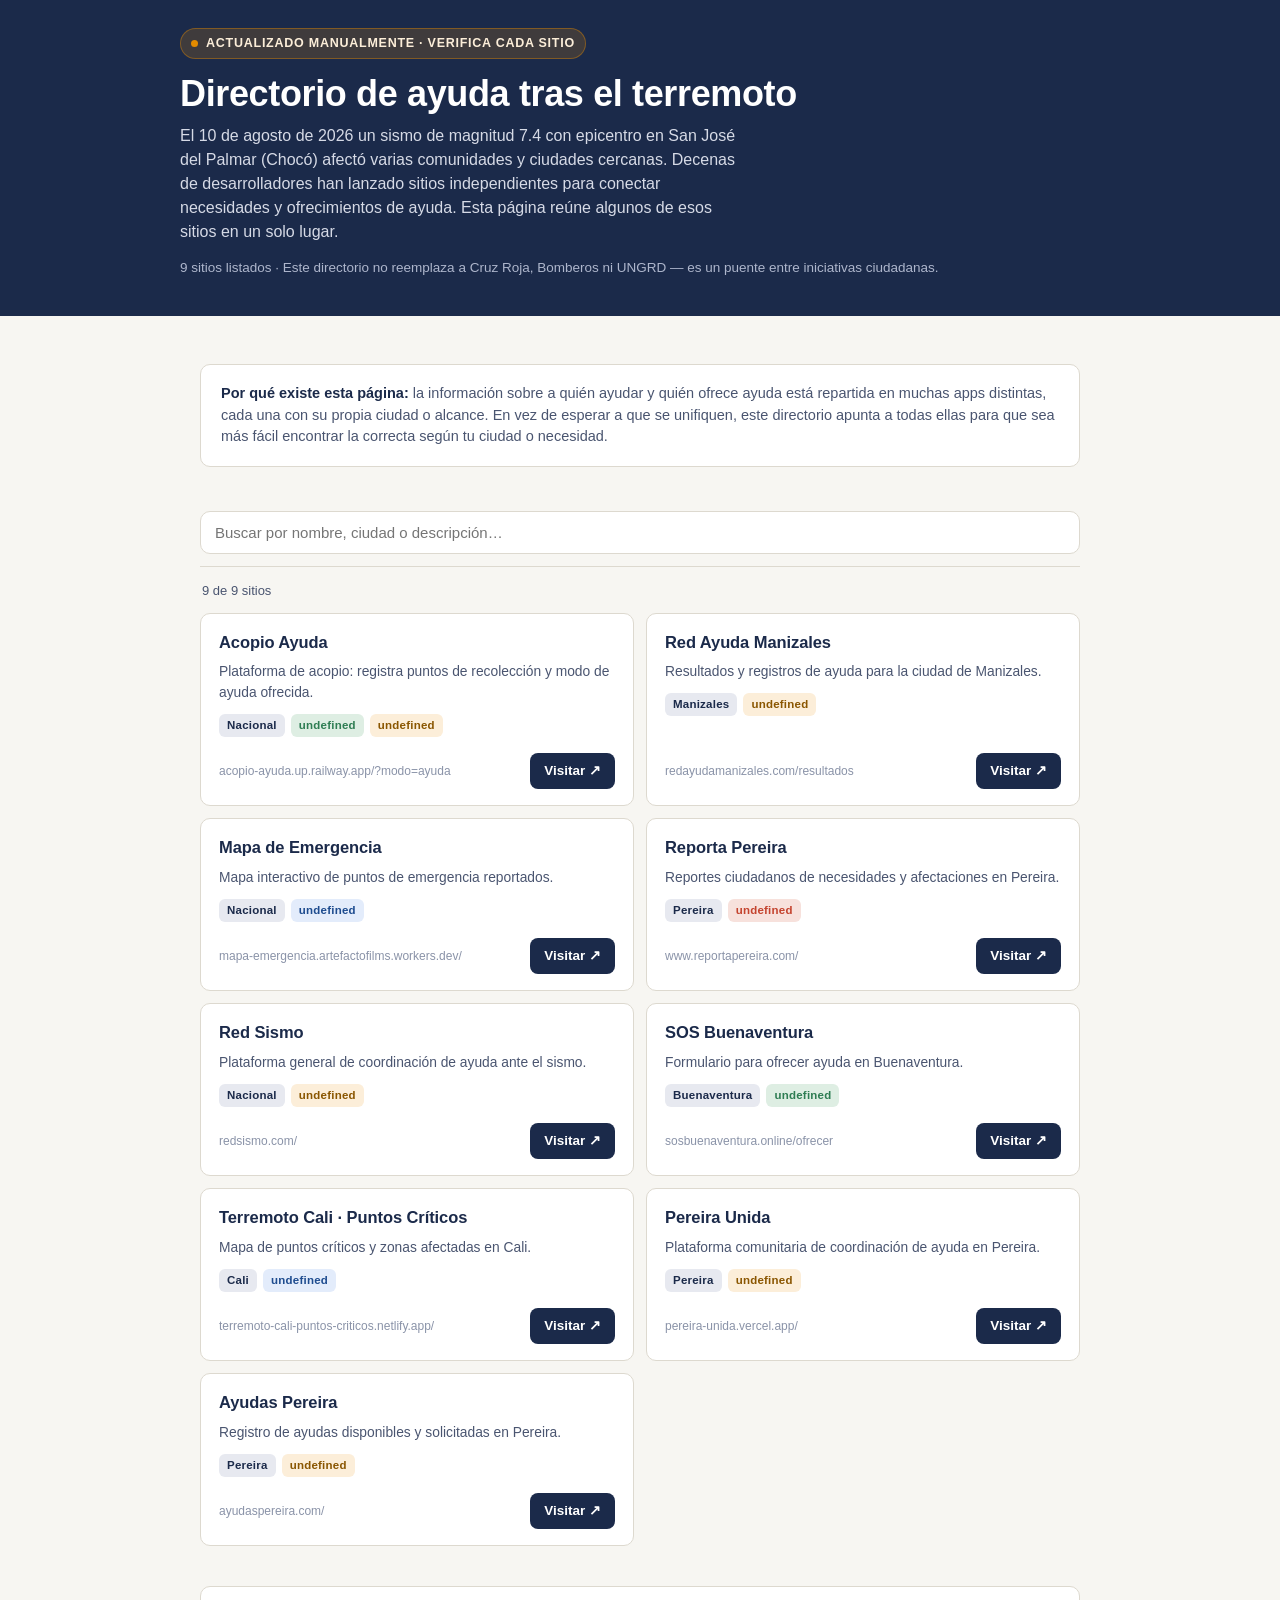
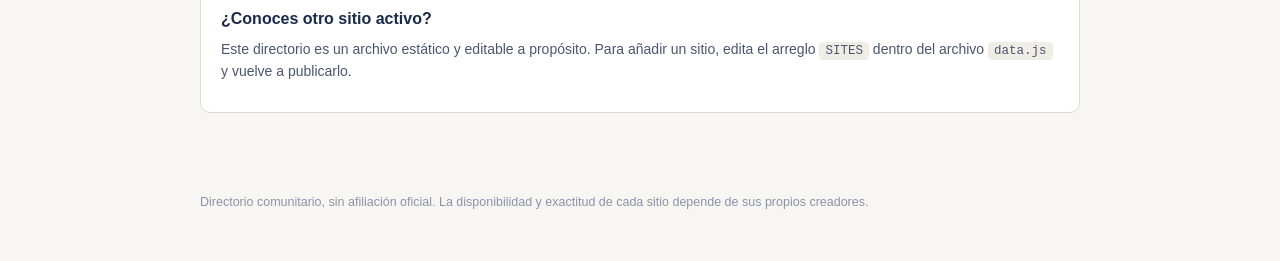
==== index.html @ 20fa00be "fisrt commit" ====
<!DOCTYPE html>
<html lang="es">

<head>
  <meta charset="UTF-8">
  <meta name="viewport" content="width=device-width, initial-scale=1.0">

  <title>Directorio · Ayuda Terremoto Colombia 2026</title>

  <meta name="description"
    content="Directorio unificado de sitios web creados por la comunidad para coordinar ayuda tras el terremoto de Colombia del 10 de agosto de 2026.">

  <link rel="stylesheet" href="styles.css">
</head>

<body>

  <a href="#main" class="skip-link">
    Saltar al contenido
  </a>

  <header class="top">
    <div class="top-inner">

      <span class="eyebrow">
        <span class="pulse" aria-hidden="true"></span>
        Actualizado manualmente · verifica cada sitio
      </span>

      <h1>Directorio de ayuda tras el terremoto</h1>

      <p class="lede">
        El 10 de agosto de 2026 un sismo de magnitud 7.4 con epicentro
        en San José del Palmar (Chocó) afectó varias comunidades y ciudades cercanas.
        Decenas de desarrolladores han lanzado sitios independientes para conectar
        necesidades y ofrecimientos de ayuda. Esta página reúne algunos de
        esos sitios en un solo lugar.
      </p>

      <p class="meta-row">
        9 sitios listados · Este directorio no reemplaza a Cruz Roja,
        Bomberos ni UNGRD — es un puente entre iniciativas ciudadanas.
      </p>

    </div>
  </header>

  <main id="main">

    <div class="why">
      <strong>Por qué existe esta página:</strong>
      la información sobre a quién ayudar y quién ofrece ayuda está
      repartida en muchas apps distintas, cada una con su propia ciudad
      o alcance. En vez de esperar a que se unifiquen, este directorio
      apunta a todas ellas para que sea más fácil encontrar la correcta
      según tu ciudad o necesidad.
    </div>

    <div class="controls">

      <input type="text" class="search" id="search" placeholder="Buscar por nombre, ciudad o descripción…"
        aria-label="Buscar sitios de ayuda">

    </div>

    <p class="count-line" id="countLine" aria-live="polite"></p>

    <div class="grid" id="grid"></div>

    <div class="empty" id="empty" hidden>
      No hay sitios que coincidan con esa búsqueda.
      Prueba con otra palabra.
    </div>

    <div class="add-site">

      <h2>¿Conoces otro sitio activo?</h2>

      <p>
        Este directorio es un archivo estático y editable a propósito.
        Para añadir un sitio, edita el arreglo
        <code>SITES</code> dentro del archivo
        <code>data.js</code> y vuelve a publicarlo.
      </p>

    </div>

  </main>

  <footer>

    Directorio comunitario, sin afiliación oficial.
    La disponibilidad y exactitud de cada sitio depende de sus
    propios creadores.

  </footer>

  <script type="module" src="script.js"></script>

</body>

</html>
---- styles.css ----
:root {
  --ink: #1b2a4a;
  --ink-soft: #4a5570;
  --paper: #f7f6f2;
  --paper-raised: #ffffff;
  --line: #ddd9cf;
  --amber: #e38b00;
  --amber-soft: #fceed9;
  --coral: #c4432e;
  --coral-soft: #f7e1dc;
  --green: #2e7d53;
  --green-soft: #deeee3;
  --focus: #2a5db0;
  --radius: 10px;
}

* {
  box-sizing: border-box;
}

html,
body {
  margin: 0;
  padding: 0;
}

body {
  background: var(--paper);
  color: var(--ink);
  font-family:
    -apple-system, BlinkMacSystemFont, "Segoe UI", Roboto, Helvetica, Arial, sans-serif;
  line-height: 1.5;
  -webkit-font-smoothing: antialiased;
}

a {
  color: var(--focus);
}

:focus-visible {
  outline: 3px solid var(--focus);
  outline-offset: 2px;
}

.skip-link {
  position: absolute;
  left: -999px;
  top: 0;
  background: var(--ink);
  color: #fff;
  padding: 0.6em 1em;
  z-index: 100;
}

.skip-link:focus {
  left: 8px;
  top: 8px;
}

header.top {
  background: var(--ink);
  color: #fff;
  padding: 28px 20px 24px;
}

.top-inner {
  max-width: 920px;
  margin: 0 auto;
}

.eyebrow {
  display: inline-flex;
  align-items: center;
  gap: 8px;
  font-size: 12.5px;
  letter-spacing: 0.06em;
  text-transform: uppercase;
  color: var(--amber-soft);
  font-weight: 700;
  background: rgba(227, 139, 0, 0.18);
  border: 1px solid rgba(227, 139, 0, 0.4);
  padding: 5px 10px;
  border-radius: 999px;
  margin-bottom: 14px;
}

.pulse {
  width: 7px;
  height: 7px;
  border-radius: 50%;
  background: var(--amber);
  animation: pulse 1.8s infinite;
}

@keyframes pulse {
  0%,
  100% {
    opacity: 1;
  }
  50% {
    opacity: 0.35;
  }
}

@media (prefers-reduced-motion: reduce) {
  .pulse {
    animation: none;
  }
}

h1 {
  font-size: clamp(26px, 4vw, 36px);
  margin: 0 0 10px;
  line-height: 1.15;
  letter-spacing: -0.01em;
}

.lede {
  color: #d6dae6;
  font-size: 16px;
  max-width: 64ch;
  margin: 0 0 6px;
}

.meta-row {
  color: #aeb6cc;
  font-size: 13.5px;
  margin-top: 14px;
}

main {
  max-width: 920px;
  margin: 0 auto;
  padding: 24px 20px 80px;
}

.why {
  background: var(--paper-raised);
  border: 1px solid var(--line);
  border-radius: var(--radius);
  padding: 18px 20px;
  margin: 24px 0 30px;
  font-size: 14.5px;
  color: var(--ink-soft);
}

.why strong {
  color: var(--ink);
}

.controls {
  position: sticky;
  top: 0;
  z-index: 10;
  background: var(--paper);
  padding: 14px 0 12px;
  margin-bottom: 10px;
  border-bottom: 1px solid var(--line);
}

.search {
  width: 100%;
  padding: 12px 14px;
  font-size: 15px;
  border: 1.5px solid var(--line);
  border-radius: var(--radius);
  background: var(--paper-raised);
  color: var(--ink);
}

.count-line {
  font-size: 13px;
  color: var(--ink-soft);
  margin: 14px 2px 4px;
}

.grid {
  display: grid;
  grid-template-columns: 1fr;
  gap: 12px;
  margin-top: 12px;
}

@media (min-width: 640px) {
  .grid {
    grid-template-columns: 1fr 1fr;
  }
}

.card {
  background: var(--paper-raised);
  border: 1px solid var(--line);
  border-radius: var(--radius);
  padding: 16px 18px;
  display: flex;
  flex-direction: column;
  gap: 8px;
}

.card h3 {
  margin: 0;
  font-size: 16.5px;
  letter-spacing: -0.005em;
}

.card p.desc {
  margin: 0;
  font-size: 13.8px;
  color: var(--ink-soft);
}

.tags {
  display: flex;
  flex-wrap: wrap;
  gap: 6px;
  margin-top: 2px;
}

.tag {
  font-size: 11.5px;
  font-weight: 700;
  padding: 3px 8px;
  border-radius: 6px;
  letter-spacing: 0.02em;
}

.tag.city {
  background: #e7e9f0;
  color: var(--ink);
}

.tag.type-mapa {
  background: #e3ecfb;
  color: #1e4c8f;
}

.tag.type-necesita {
  background: var(--coral-soft);
  color: var(--coral);
}

.tag.type-ofrece {
  background: var(--green-soft);
  color: var(--green);
}

.tag.type-directorio {
  background: var(--amber-soft);
  color: #8a5600;
}

.card-foot {
  margin-top: auto;
  padding-top: 8px;
  display: flex;
  justify-content: space-between;
  align-items: center;
  gap: 10px;
}

.visit {
  display: inline-flex;
  align-items: center;
  gap: 6px;
  font-size: 13.5px;
  font-weight: 700;
  text-decoration: none;
  background: var(--ink);
  color: #fff;
  padding: 8px 14px;
  border-radius: 8px;
}

.visit:hover {
  background: #12203b;
}

.url-hint {
  font-size: 12px;
  color: #8a93a8;
  word-break: break-all;
}

.empty {
  text-align: center;
  padding: 40px 20px;
  color: var(--ink-soft);
  font-size: 14.5px;
  border: 1.5px dashed var(--line);
  border-radius: var(--radius);
  margin-top: 16px;
}

.add-site {
  margin-top: 40px;
  background: var(--paper-raised);
  border: 1px solid var(--line);
  border-radius: var(--radius);
  padding: 20px;
}

.add-site h2 {
  font-size: 16px;
  margin: 0 0 8px;
}

.add-site p {
  font-size: 14px;
  color: var(--ink-soft);
  margin: 0 0 10px;
}

code {
  background: #efede6;
  padding: 2px 6px;
  border-radius: 4px;
  font-size: 12.5px;
}

footer {
  max-width: 920px;
  margin: 0 auto;
  padding: 0 20px 50px;
  font-size: 12.5px;
  color: #8a93a8;
}
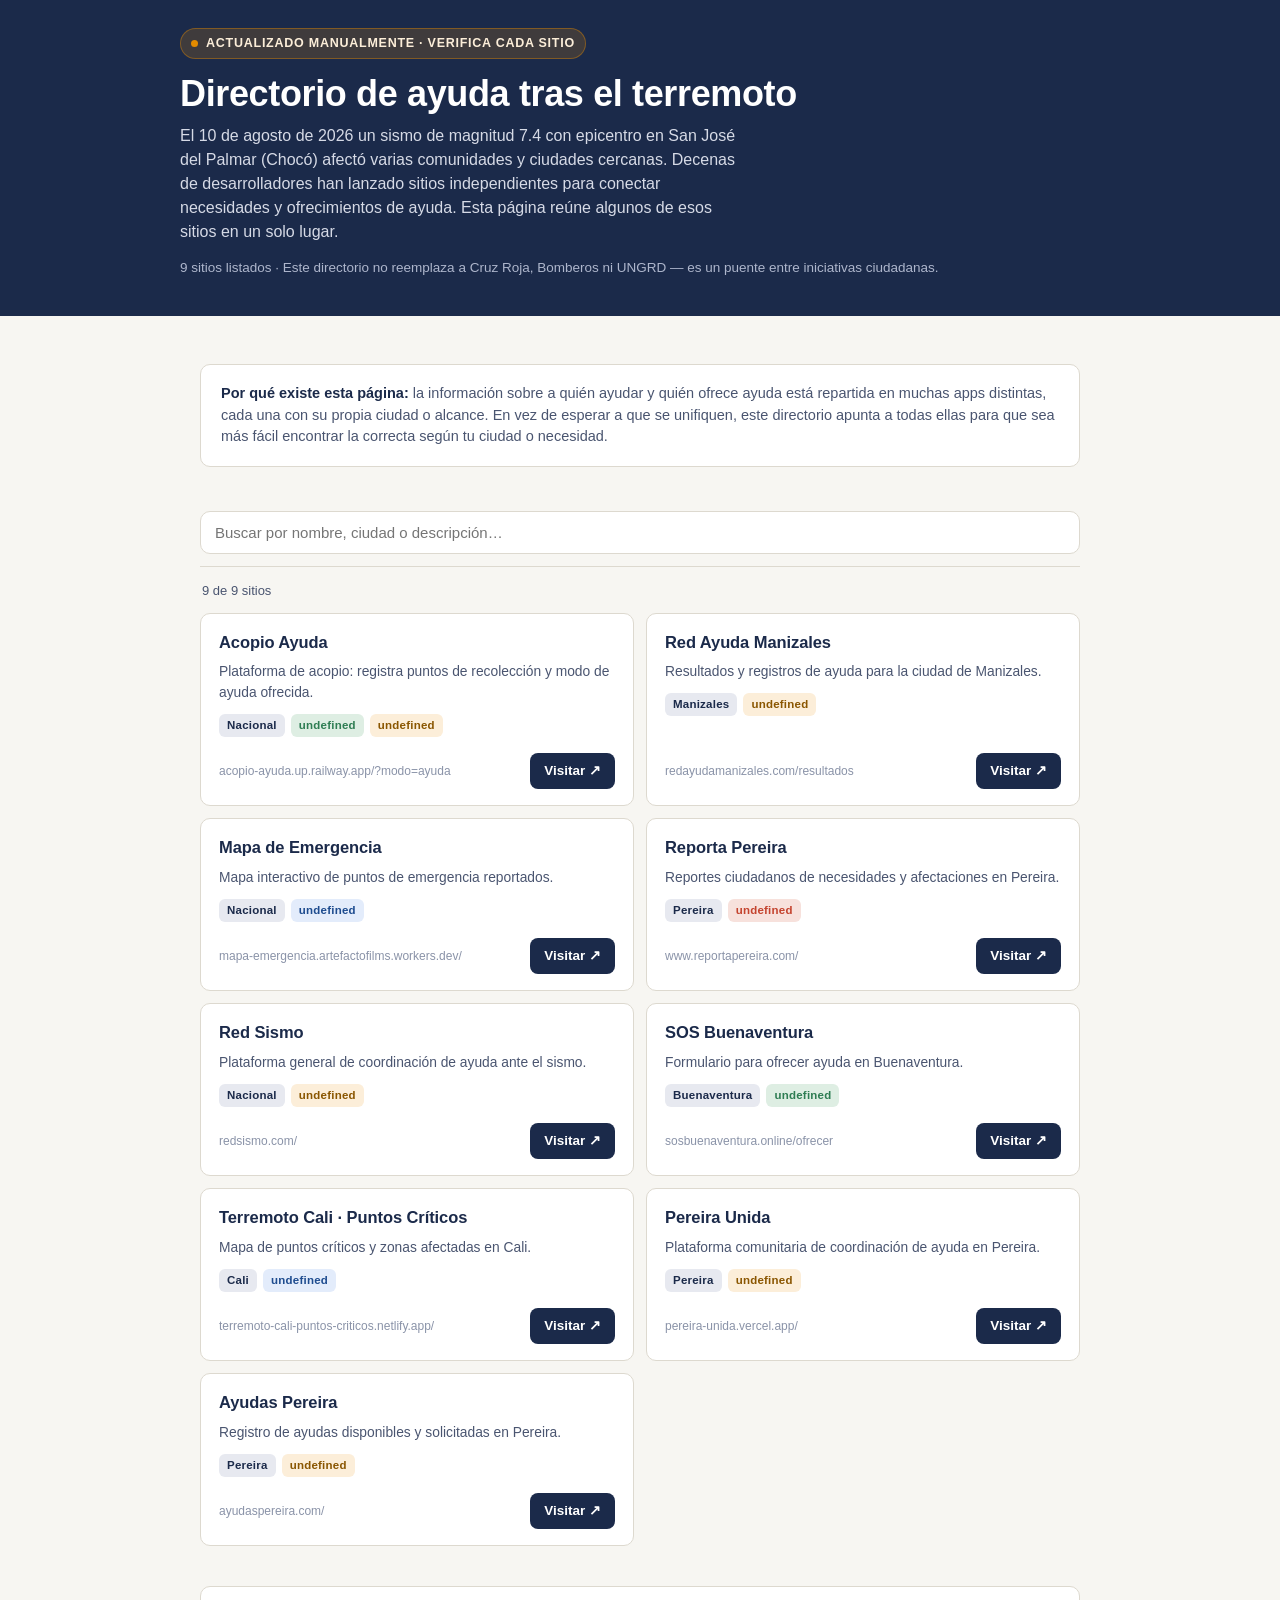
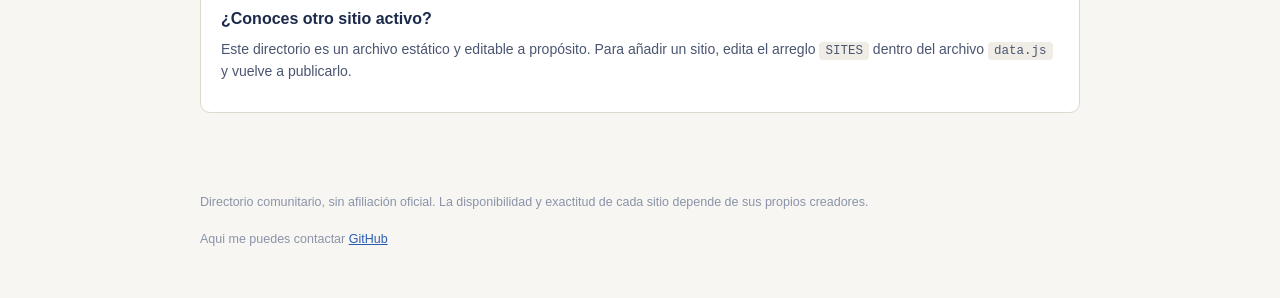
==== commit 1166d2e2: "add simple contact" ====
--- a/index.html
+++ b/index.html
@@ -93,6 +93,13 @@
     La disponibilidad y exactitud de cada sitio depende de sus
     propios creadores.
 
+    <br><br>
+
+    Aqui me puedes contactar
+    <a href="https://github.com/Robin1238" target="_blank" rel="noopener noreferrer">
+      GitHub
+    </a>
+
   </footer>
 
   <script type="module" src="script.js"></script>
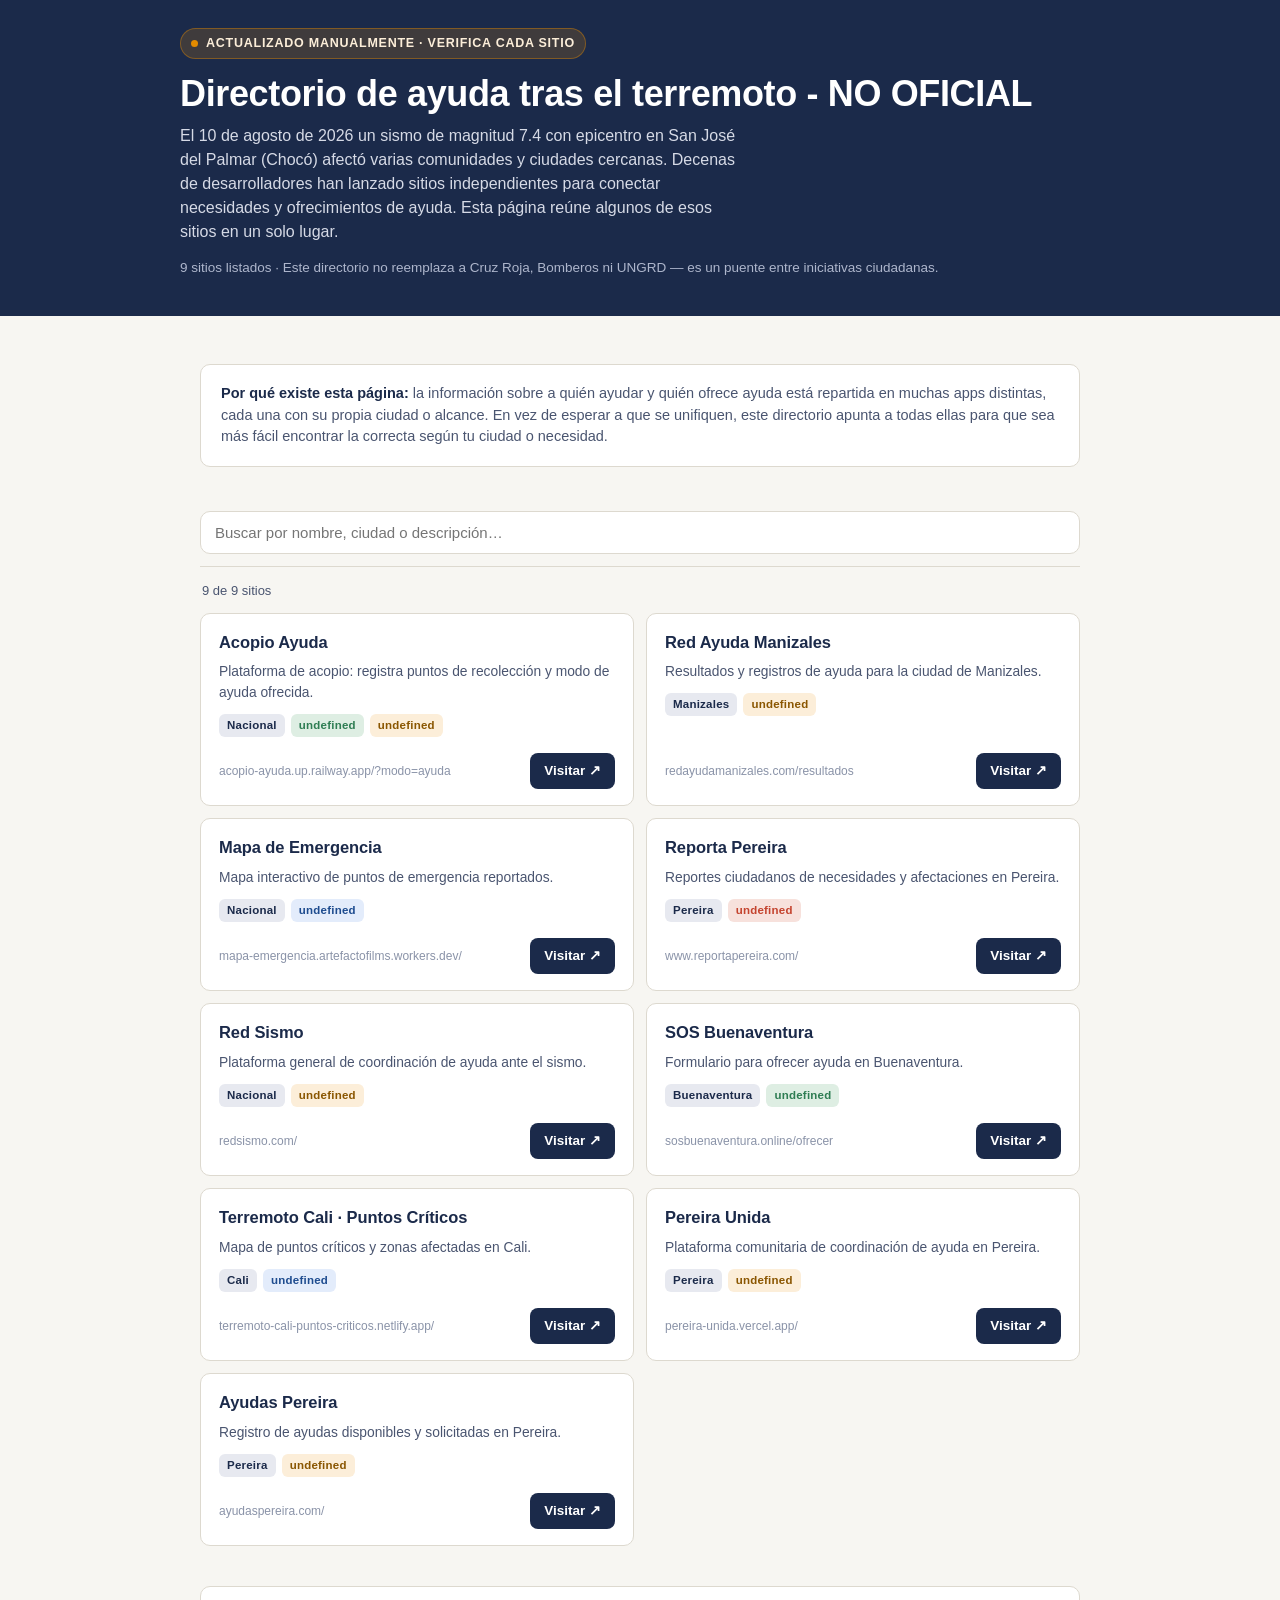
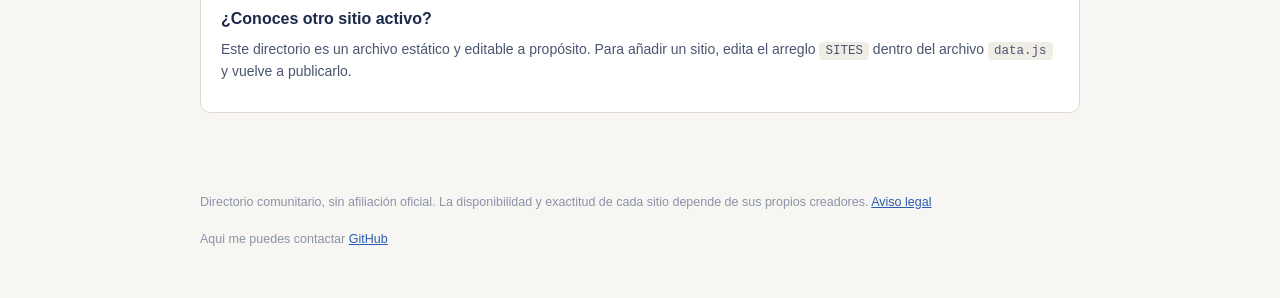
==== commit 8223d3ef: "add legal page, and minnor changes" ====
--- a/index.html
+++ b/index.html
@@ -5,7 +5,7 @@
   <meta charset="UTF-8">
   <meta name="viewport" content="width=device-width, initial-scale=1.0">
 
-  <title>Directorio · Ayuda Terremoto Colombia 2026</title>
+  <title>Directorio · Ayuda Terremoto Colombia 2026 (NO OFICIAL)</title>
 
   <meta name="description"
     content="Directorio unificado de sitios web creados por la comunidad para coordinar ayuda tras el terremoto de Colombia del 10 de agosto de 2026.">
@@ -27,7 +27,7 @@
         Actualizado manualmente · verifica cada sitio
       </span>
 
-      <h1>Directorio de ayuda tras el terremoto</h1>
+      <h1>Directorio de ayuda tras el terremoto - NO OFICIAL</h1>
 
       <p class="lede">
         El 10 de agosto de 2026 un sismo de magnitud 7.4 con epicentro
@@ -91,7 +91,7 @@
 
     Directorio comunitario, sin afiliación oficial.
     La disponibilidad y exactitud de cada sitio depende de sus
-    propios creadores.
+    propios creadores. <a href="legal.html">Aviso legal</a>
 
     <br><br>
 
@@ -100,6 +100,8 @@
       GitHub
     </a>
 
+
+
   </footer>
 
   <script type="module" src="script.js"></script>
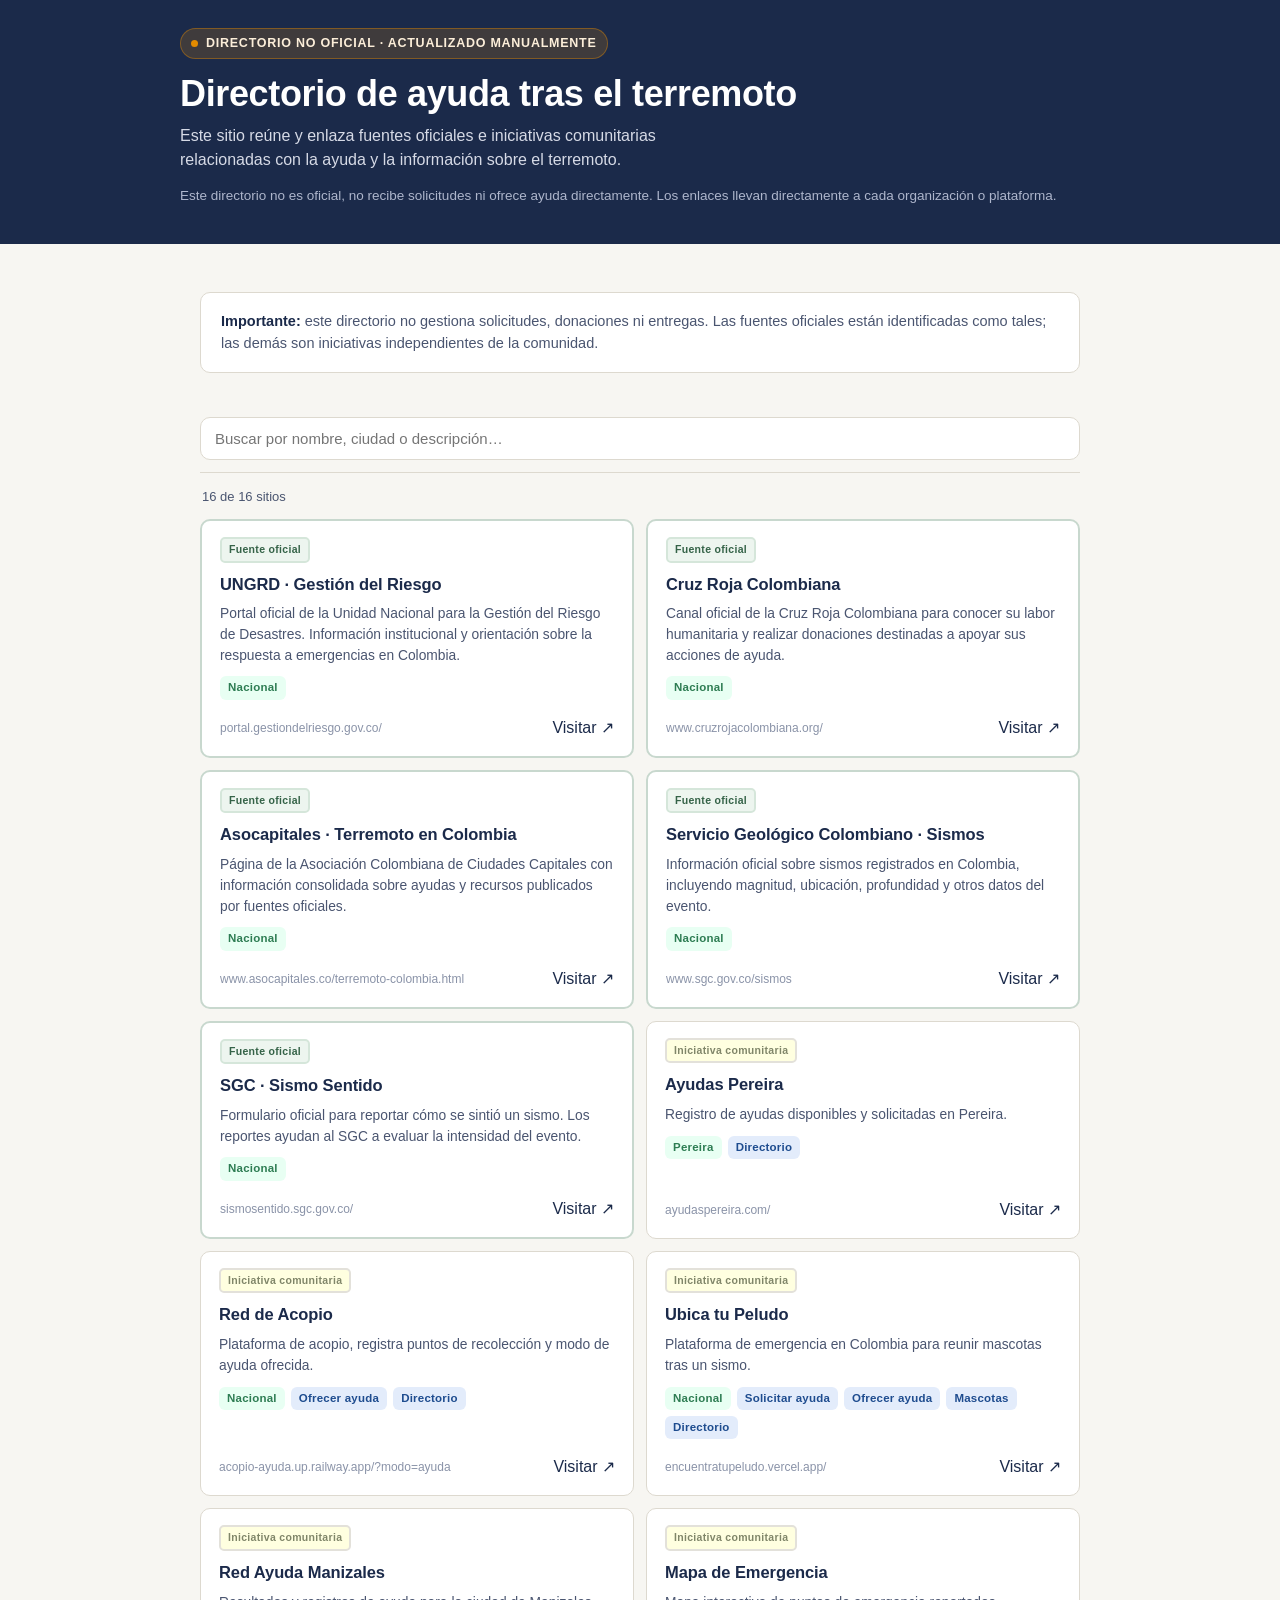
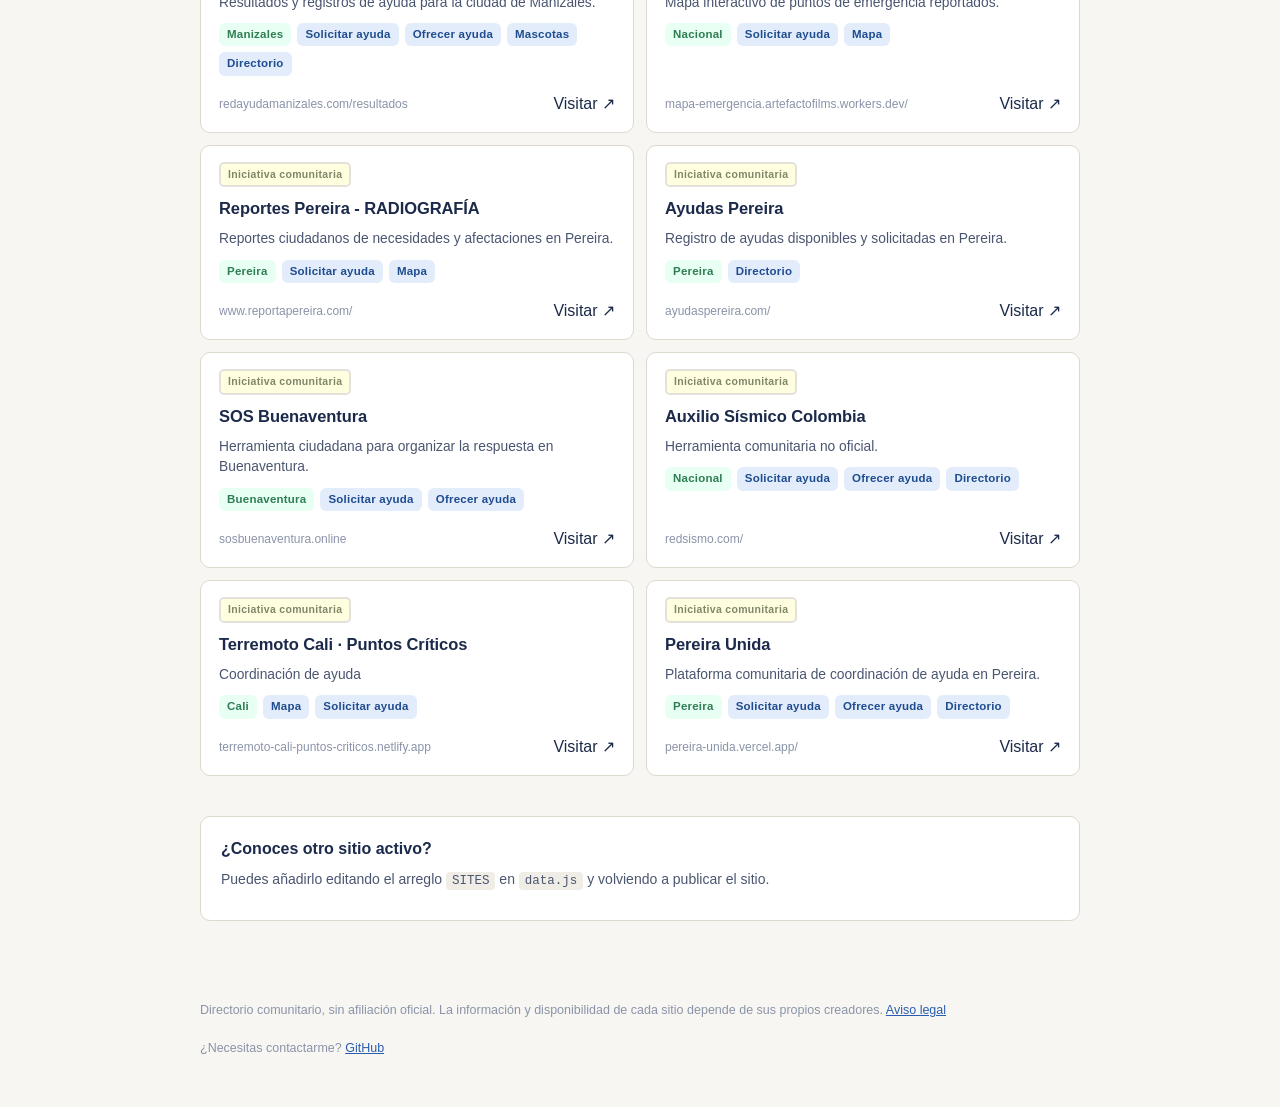
==== commit 2b2abaa8: "Update README and add official/community sites" ====
--- a/index.html
+++ b/index.html
@@ -8,7 +8,7 @@
   <title>Directorio · Ayuda Terremoto Colombia 2026 (NO OFICIAL)</title>
 
   <meta name="description"
-    content="Directorio unificado de sitios web creados por la comunidad para coordinar ayuda tras el terremoto de Colombia del 10 de agosto de 2026.">
+    content="Directorio no oficial de sitios comunitarios que ofrecen ayuda, reciben solicitudes y registran necesidades tras el terremoto de Colombia de 2026.">
 
   <link rel="stylesheet" href="styles.css">
 </head>
@@ -24,22 +24,19 @@
 
       <span class="eyebrow">
         <span class="pulse" aria-hidden="true"></span>
-        Actualizado manualmente · verifica cada sitio
+        Directorio no oficial · actualizado manualmente
       </span>
 
-      <h1>Directorio de ayuda tras el terremoto - NO OFICIAL</h1>
+      <h1>Directorio de ayuda tras el terremoto</h1>
 
       <p class="lede">
-        El 10 de agosto de 2026 un sismo de magnitud 7.4 con epicentro
-        en San José del Palmar (Chocó) afectó varias comunidades y ciudades cercanas.
-        Decenas de desarrolladores han lanzado sitios independientes para conectar
-        necesidades y ofrecimientos de ayuda. Esta página reúne algunos de
-        esos sitios en un solo lugar.
+        Este sitio reúne y enlaza fuentes oficiales e iniciativas comunitarias
+        relacionadas con la ayuda y la información sobre el terremoto.
       </p>
 
       <p class="meta-row">
-        9 sitios listados · Este directorio no reemplaza a Cruz Roja,
-        Bomberos ni UNGRD — es un puente entre iniciativas ciudadanas.
+        Este directorio no es oficial, no recibe solicitudes ni ofrece ayuda
+        directamente. Los enlaces llevan directamente a cada organización o plataforma.
       </p>
 
     </div>
@@ -48,12 +45,10 @@
   <main id="main">
 
     <div class="why">
-      <strong>Por qué existe esta página:</strong>
-      la información sobre a quién ayudar y quién ofrece ayuda está
-      repartida en muchas apps distintas, cada una con su propia ciudad
-      o alcance. En vez de esperar a que se unifiquen, este directorio
-      apunta a todas ellas para que sea más fácil encontrar la correcta
-      según tu ciudad o necesidad.
+      <strong>Importante:</strong>
+      este directorio no gestiona solicitudes, donaciones ni entregas.
+      Las fuentes oficiales están identificadas como tales; las demás son
+      iniciativas independientes de la comunidad.
     </div>
 
     <div class="controls">
@@ -77,10 +72,8 @@
       <h2>¿Conoces otro sitio activo?</h2>
 
       <p>
-        Este directorio es un archivo estático y editable a propósito.
-        Para añadir un sitio, edita el arreglo
-        <code>SITES</code> dentro del archivo
-        <code>data.js</code> y vuelve a publicarlo.
+        Puedes añadirlo editando el arreglo <code>SITES</code> en
+        <code>data.js</code> y volviendo a publicar el sitio.
       </p>
 
     </div>
@@ -90,17 +83,17 @@
   <footer>
 
     Directorio comunitario, sin afiliación oficial.
-    La disponibilidad y exactitud de cada sitio depende de sus
-    propios creadores. <a href="legal.html">Aviso legal</a>
+    La información y disponibilidad de cada sitio depende de sus
+    propios creadores.
+
+    <a href="legal.html">Aviso legal</a>
 
     <br><br>
 
-    Aqui me puedes contactar
+    ¿Necesitas contactarme?
     <a href="https://github.com/Robin1238" target="_blank" rel="noopener noreferrer">
       GitHub
     </a>
-
-
 
   </footer>
 
--- a/styles.css
+++ b/styles.css
@@ -187,6 +187,30 @@
   }
 }
 
+.card.official {
+  border-width: 2px;
+  border-color: #c8d8ce;
+}
+
+.source-badge {
+  align-self: flex-start;
+  font-size: 10.5px;
+  font-weight: 700;
+  letter-spacing: 0.03em;
+  color: #356348;
+  background: #edf5ef;
+  border: 2px solid #d5e6da;
+  padding: 3px 7px;
+  border-radius: 5px;
+  margin-bottom: 1px;
+}
+
+.source-badge.community {
+  color: #808669;
+  background: #ffffe0;
+  border-color: #e3e1da;
+}
+
 .card {
   background: var(--paper-raised);
   border: 1px solid var(--line);
@@ -195,6 +219,13 @@
   display: flex;
   flex-direction: column;
   gap: 8px;
+  color: var(--ink);
+  text-decoration: none;
+  cursor: pointer;
+  transition:
+    border-color 0.15s ease,
+    box-shadow 0.15s ease,
+    transform 0.15s ease;
 }
 
 .card h3 {
@@ -225,28 +256,13 @@
 }
 
 .tag.city {
-  background: #e7e9f0;
-  color: var(--ink);
-}
-
-.tag.type-mapa {
+  background: #e8fff3;
+  color: var(--green);
+}
+
+.tag.type {
   background: #e3ecfb;
   color: #1e4c8f;
-}
-
-.tag.type-necesita {
-  background: var(--coral-soft);
-  color: var(--coral);
-}
-
-.tag.type-ofrece {
-  background: var(--green-soft);
-  color: var(--green);
-}
-
-.tag.type-directorio {
-  background: var(--amber-soft);
-  color: #8a5600;
 }
 
 .card-foot {
@@ -258,23 +274,6 @@
   gap: 10px;
 }
 
-.visit {
-  display: inline-flex;
-  align-items: center;
-  gap: 6px;
-  font-size: 13.5px;
-  font-weight: 700;
-  text-decoration: none;
-  background: var(--ink);
-  color: #fff;
-  padding: 8px 14px;
-  border-radius: 8px;
-}
-
-.visit:hover {
-  background: #12203b;
-}
-
 .url-hint {
   font-size: 12px;
   color: #8a93a8;
